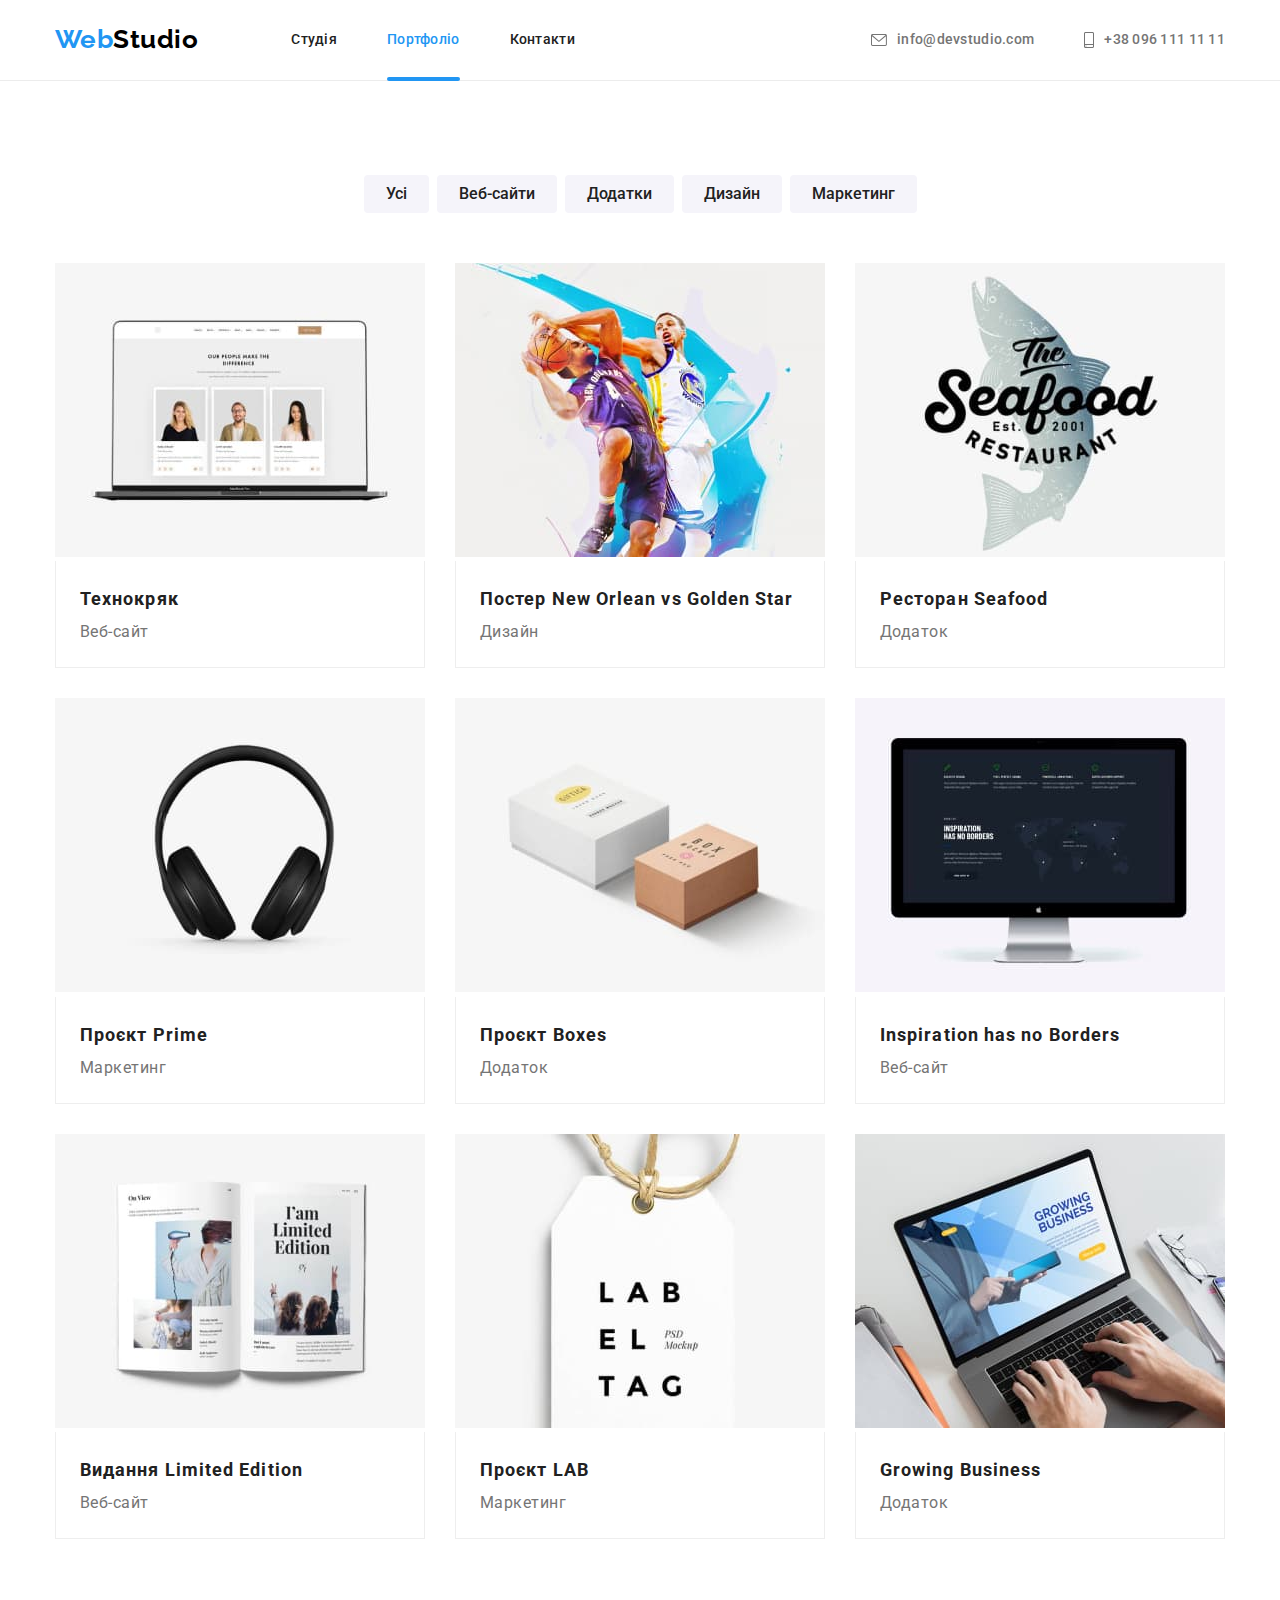
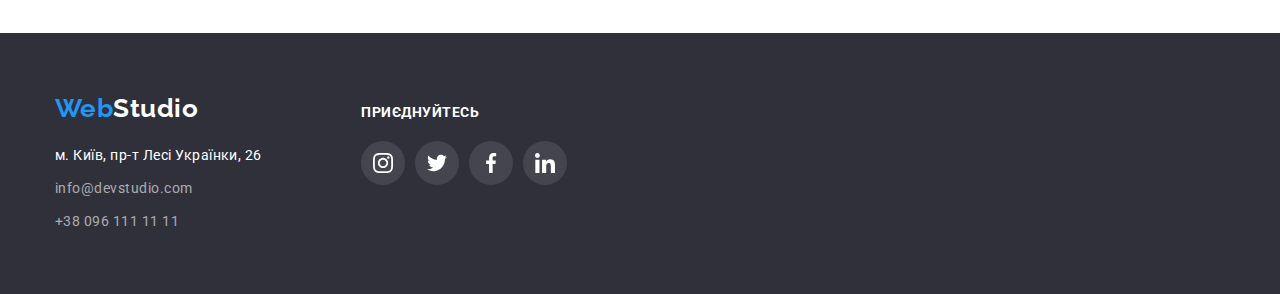
==== portfolio.html @ fdc32f1c "дз 6" ====
<!DOCTYPE html>
<html lang="en">

<head>
    <meta charset="UTF-8" />
    <meta http-equiv="X-UA-Compatible" content="IE=edge" />
    <meta name="viewport" content="width=device-width, initial-scale=1.0" />
    <link rel="stylesheet"
        href="https://fonts.googleapis.com/css2?family=Raleway:wght@700&family=Roboto:wght@400;500;700;900&display=swap" />
  
    <link rel="preconnect" href="https://fonts.googleapis.com" />
    <link rel="preconnect" href="https://fonts.gstatic.com" crossorigin />
    <link
        href="https://fonts.googleapis.com/css2?family=Raleway:wght@700&family=Roboto:wght@400;500;700;900&display=swap"
        rel="stylesheet" />
    <link rel="stylesheet"
        href="https://cdnjs.cloudflare.com/ajax/libs/modern-normalize/1.1.0/modern-normalize.min.css" />
    <link rel="stylesheet" href="./css/styles.css" />
    <title>Портфоліо</title>
</head>

<body>
<header class="header">
    <div class="container header-nav">
        <a href="./index.html" class="logo">Web<span class="studio">Studio</span>
        </a>
        <nav class="navigation list">
            <ul class="navi-list">
                <li>
                    <a href="./index.html" class="navi-link link">Студія</a>
                </li>
                <li>
                    <a href="./portfolio.html" class="navi-link link current">Портфоліо</a>
                </li>
                <li>
                    <a href="#" class="navi-link link">Контакти</a>
                </li>
            </ul>
        </nav>

        <ul class="connect-list">
            <li>
                <a href="mailto:info@devstudio.com" class="connect-link link">
                    <div class="header-contact">
                        <svg class="icon-contact" width="16" height="12">
                            <use href="./images/symbol-defs.svg#icon-envelope"></use>
                        </svg>
                        info@devstudio.com
                    </div>
                </a>
            </li>
            <li>
                <a href="tel:+380961111111" class="connect-link link">
                    <div class="header-contact">
                        <svg class="icon-contact" width="10" height="16">
                            <use href="./images/symbol-defs.svg#icon-smartphone"></use>
                        </svg>
                        +38 096 111 11 11
                </a>
    </div>
    </li>
    </ul>
    </div>
</header>
    <main>
        <section class="sort-section">
            <div class="container">
            <h1 class="main-portfolio">Навігація</h1>
            <ul class="list-button">
                <li><button type="button" class="button-link">Усі</button></li>
                <li><button type="button" class="button-link">Веб-сайти</button></li>
                <li><button type="button" class="button-link">Додатки</button></li>
                <li><button type="button" class="button-link">Дизайн</button></li>
                <li><button type="button" class="button-link">Маркетинг</button></li>
            </ul>
            <ul class="port-nav">
                <li>
                    <div class="overlay-thumb">
                    <img src="./images/picture1.jpg" alt="Веб-сайт" width="370" height="294">
                    <div class="overlay">
                        <p>Ресурс пропонує комплексні пропозиції з різним рівнем функціоналу та сервісів. Все це дозволить відвідувачу отримати
                        вичерпні відомості про компанію чи приватну особу.</p>
                    </div>
                    </div>
                    <div class="port-nav-sort">
                    <h2 class="sorting">Технокряк</h2>
                    <p class="sorting-name">Веб-сайт</p>
                    
                    </div>
                </li>
                <li>
                    <div class="overlay-thumb">
                        <img src="./images/picture2.jpg" alt="Постер New Orlean vs Golden Star" width="370" height="294">
                        <div class="overlay">
                            <p>Ресурс пропонує комплексні пропозиції з різним рівнем функціоналу та сервісів. Все це дозволить відвідувачу
                                отримати
                                вичерпні відомості про компанію чи приватну особу.</p>
                        </div>
                    </div>
                    <div class="port-nav-sort">
                    <h2 class="sorting">Постер New Orlean vs Golden Star</h2>
                    <p class="sorting-name">Дизайн</p>
                </li>
                <li>
                    <div class="overlay-thumb">
                        <img src="./images/picture3.jpg" alt="Ресторан Seafood" width="370" height="294">
                        <div class="overlay">
                            <p>Ресурс пропонує комплексні пропозиції з різним рівнем функціоналу та сервісів. Все це дозволить відвідувачу
                                отримати
                                вичерпні відомості про компанію чи приватну особу.</p>
                        </div>
                    </div>
                    
                    <div class="port-nav-sort">
                    <h2 class="sorting">Ресторан Seafood</h2>
                    <p class="sorting-name">Додаток</p>
                    </div>
                </li>
                <li>
                    <div class="overlay-thumb">
                        <img src="./images/picture4.jpg" alt="Навушники" width="370" height="294">
                        <div class="overlay">
                            <p>Ресурс пропонує комплексні пропозиції з різним рівнем функціоналу та сервісів. Все це дозволить відвідувачу
                                отримати
                                вичерпні відомості про компанію чи приватну особу.</p>
                        </div>
                    </div>
                   
                    <div class="port-nav-sort">
                    <h2 class="sorting">Проєкт Prime</h2>
                    <p class="sorting-name">Маркетинг</p>
                    </div>
                </li>
                <li>
                    <div class="overlay-thumb">
                        <img src="./images/picture5.jpg" alt="Коробки" width="370" height="294">
                        <div class="overlay">
                            <p>Ресурс пропонує комплексні пропозиції з різним рівнем функціоналу та сервісів. Все це дозволить відвідувачу
                                отримати
                                вичерпні відомості про компанію чи приватну особу.</p>
                        </div>
                    </div>
                    
                    <div class="port-nav-sort">
                    <h2 class="sorting">Проєкт Boxes</h2>
                    <p class="sorting-name">Додаток</p>
                    </div>
                </li>
                <li>
                    <div class="overlay-thumb">
                        <img src="./images/picture6.jpg" alt="Монитор єпл" width="370" height="294">
                        <div class="overlay">
                            <p>Ресурс пропонує комплексні пропозиції з різним рівнем функціоналу та сервісів. Все це дозволить відвідувачу
                                отримати
                                вичерпні відомості про компанію чи приватну особу.</p>
                        </div>
                    </div>
                    
                    <div class="port-nav-sort">
                    <h2 class="sorting">Inspiration has no Borders</h2>
                    <p class="sorting-name">Веб-сайт</p>
                    </div>
                </li>
                <li>
                    <div class="overlay-thumb">
                        <img src="./images/picture7.jpg" alt="Видання Limited Edition" width="370" height="294">
                        <div class="overlay">
                            <p>Ресурс пропонує комплексні пропозиції з різним рівнем функціоналу та сервісів. Все це дозволить відвідувачу
                                отримати
                                вичерпні відомості про компанію чи приватну особу.</p>
                        </div>
                    </div>
                   
                    <div class="port-nav-sort">
                    <h2 class="sorting">Видання Limited Edition</h2>
                    <p class="sorting-name">Веб-сайт</p>
                    </div>
                </li>
                <li>
                    <div class="overlay-thumb">
                        <img src="./images/picture8.jpg" alt="Проєкт LAB" width="370" height="294">
                        <div class="overlay">
                            <p>Ресурс пропонує комплексні пропозиції з різним рівнем функціоналу та сервісів. Все це дозволить відвідувачу
                                отримати
                                вичерпні відомості про компанію чи приватну особу.</p>
                        </div>
                    </div>
                    
                    <div class="port-nav-sort">
                    <h2 class="sorting">Проєкт LAB</h2>
                    <p class="sorting-name">Маркетинг</p>
                    </div>
                </li>
                <li>
                    <div class="overlay-thumb">
                        <img src="./images/picture9.jpg" alt="Ноутбук" width="370" height="294">
                        <div class="overlay">
                            <p>Ресурс пропонує комплексні пропозиції з різним рівнем функціоналу та сервісів. Все це дозволить відвідувачу
                                отримати
                                вичерпні відомості про компанію чи приватну особу.</p>
                        </div>
                    </div>
                    
                    <div class="port-nav-sort">
                    <h2 class="sorting">Growing Business</h2>
                    <p class="sorting-name">Додаток</p>
                    </div>
                </li>
            </ul>
            </div>
        </section>
    </main>
<footer class="footer">
    <div class="container footer-container">
        <div class="footer-contact">
        <a href="./index.html" class="logo">Web<span class="studio-footer">Studio</span>
        </a>
            <address class="address">
                <ul class="add-list">
                    <li>
                        <a href="https://goo.gl/maps/vjc5CqG4PHMDLZ576" class="address">м. Київ, пр-т Лесі Українки,
                            26</a>
                    </li>
                    <li>
                        <a href="mailto:info@devstudio.com" class="mail">info@devstudio.com</a>
                    </li>
                    <li>
                        <a href="tel:+380961111111" class="tel">+38 096 111 11 11</a>
                    </li>
                </ul>
            </address>
            </div>

            <div class="footer-messenger">
                <section class="footer-social">
                    <h2 class="footer-client-list">приєднуйтесь</h2>
                    <ul class="footer-social-list">
                        <li class="footer-social-link-item">
                            <a class="footer-social-list-item" href="#">
                                <svg class="footer-social-logo" width="20px" height="20px">
                                    <use href="./images/symbol-defs.svg#icon-instagram"></use>
                                </svg>
                            </a>
                        </li>
                        <li class="footer-social-link-item">
                            <a class="footer-social-list-item" href="#">
                                <svg class="footer-social-logo" width="20px" height="20px">
                                    <use href="./images/symbol-defs.svg#icon-twitter"></use>
                                </svg>
                            </a>
                        </li>
                        <li class="footer-social-link-item">
                            <a class="footer-social-list-item" href="#">
                                <svg class="footer-social-logo" width="20px" height="20px">
                                    <use href="./images/symbol-defs.svg#icon-facebook"></use>
                                </svg>
                            </a>
                        </li>
                        <li class="footer-social-link-item">
                            <a class="footer-social-list-item" href="#">
                                <svg class="footer-social-logo" width="20px" height="20px">
                                    <use href="./images/symbol-defs.svg#icon-linkedin"></use>
                                </svg>
                            </a>
                        </li>
                    </ul>
                </section>
            </div>
    </div>
</footer>

</body>
</html>
---- css/styles.css ----
*,
::before,
::after {
  box-sizing: border-box;
}

:root {
  --background-color: #f5f5f5;
  --first-color: #212121;
  --secondary-color: #757575;
  --third-color: #2196f3;
  --fourth-color: #000000;
  --background-secondary-color: #f5f4fa;
  --background-footer-color: #2f303a;
  --main-color: #ffffff;
  --footer-mail-tel-color: rgba(255, 255, 255, 0.6);
  --port-border-color: #eeeeee;
  --social-color: #afb1b8;
  --social-link-beck: rgba(255, 255, 255, 0.1);
  --overlay-color: rgba(33, 150, 243, 0.9);
}
body {
  background-color: var(--main-color);
  font-family: Roboto, sans-serif;
  letter-spacing: 0.03em;
}
h1,
h2,
h3,
h4,
p {
  margin: 0;
  padding: 0;
}

a {
  text-decoration: none;
}
.container {
  margin: 0 auto;
  width: 1200px;
  padding-left: 15px;
  padding-right: 15px;
}

.header {
  border-bottom: 1px solid #ececec;
}

.header-nav {
  display: flex;
  align-items: center;
  /* border-bottom: 1px solid #ECECEC; */
}

.logo,
.studio {
  text-decoration: none;
  /* padding-top: 24px; */
}

.navi-list,
.connect-list,
.benefits-section,
.port-link,
.team-list,
.add-list,
.list-button,
.port-nav {
  list-style: none;
  margin: 0px;
  padding: 0px;
  text-decoration: none;
}

.navi-link:hover,
.navi-link:focus,
.connect-link:hover,
.connect-link:focus {
  color: var(--third-color);
}

.logo {
  color: var(--third-color);
  margin-right: 93px;
  font-family: Raleway, sans-serif;
  font-weight: 700;
  font-size: 26px;
  line-height: 1.2;
}
.studio {
  color: var(--fourth-color);
  font-family: Raleway, sans-serif;
  font-weight: 700;
  font-size: 26px;
  line-height: 1.2;
}
.navi-list {
  display: flex;
  color: var(--first-color);
  font-weight: 500;
  font-size: 14px;
  line-height: 1.14;
  letter-spacing: 0.02em;
}

.connect-link {
  display: flex;
  color: var(--secondary-color);
  transition: color 250ms cubic-bezier(0.4, 0, 0.2, 1);
}

.navi-link {
  position: relative;
  display: flex;
  padding-top: 32px;
  padding-bottom: 32px;
  color: var(--first-color);

  transition: color 250ms cubic-bezier(0.4, 0, 0.2, 1);
}
.navi-list li {
  margin-right: 50px;
}
.navi-list li:last-child {
  margin-right: 0;
}

.link.current {
  color: var(--third-color);
}

.current::after {
  position: absolute;
  content: "";
  display: block;
  width: 100%;
  height: 4px;
  background-color: var(--third-color);
  bottom: -1px;
  left: 0px;
  border-radius: 2px;
  opacity: 1;

  transition: opacity 250ms cubic-bezier(0.4, 0, 0.2, 1);
}

.connect-list {
  display: flex;
  margin-left: auto;
  align-items: center;

  color: var(--secondary-color);
  font-weight: 500;
  font-size: 14px;
  line-height: 1.14;
  letter-spacing: 0.02em;
}

.connect-list li {
  margin-left: 50px;
}
.connect-list li:first-child {
  margin-left: 0;
}

.header-contact {
  display: flex;
  align-items: center;
  fill: var(--secondary-color);
}
.header-contact:hover,
.header-contact:focus {
  fill: var(--third-color);
}
.icon-contact {
  margin-right: 10px;
  transition: fill 250ms cubic-bezier(0.4, 0, 0.2, 1);
}

.hero {
  background-color: var(--background-footer-color);
  background-image: linear-gradient(
      to right,
      rgba(47, 48, 58, 0.4),
      rgba(47, 48, 58, 0.4)
    ),
    url(../images/hero.jpg);
  height: 600px;
  max-width: 1600px;
  margin: auto;
  background-position: center;
  background-size: cover;
  background-repeat: no-repeat;
  text-align: center;
  padding-top: 200px;
  padding-bottom: 200px;
}

.hero-title {
  color: var(--main-color);
  margin-top: auto;
  margin-bottom: auto;
  font-weight: 900;
  font-size: 44px;
  line-height: 1.4;
  text-align: center;
  letter-spacing: 0.06em;
  text-transform: uppercase;
  width: 696px;
  margin-left: auto;
  margin-right: auto;
}
.button-studio {
  cursor: pointer;
  background-color: var(--third-color);
  color: var(--main-color);
  font-weight: 700;
  font-size: 16px;
  line-height: 1.88;
  text-align: center;
  letter-spacing: 0.06em;
  padding: 10px 32px;
  margin-top: 30px;
  box-shadow: 0px 4px 4px rgba(0, 0, 0, 0.15);
  border-radius: 4px;
  border: none;
}

.backdrop {
  position: fixed;
  height: 100%;
  width: 100%;
  top: 0;
  left: 0;
  background-color: rgba(0, 0, 0, 0.1);
  opacity: 1;
  transition: opacity 250ms cubic-bezier(0.4, 0, 0.2, 1);
}

.backdrop.is-hidden {
  opacity: 0;
  pointer-events: none;
}
.modal {
  position: absolute;
  min-height: 581px;
  min-width: 528px;
  background-color: var(--main-color);
  border-radius: 4px;
  top: 50%;
  left: 50%;
  box-shadow: 0px 1px 3px rgb(0 0 0 / 12%), 0px 1px 1px rgb(0 0 0 / 14%),
    0px 2px 1px rgb(0 0 0 / 20%);

  transform: translate(-50%, -50%) scale(1);

  transition: transform 250ms cubic-bezier(0.4, 0, 0.2, 1);
}

.modal-close {
  position: absolute;
  top: 8px;
  right: 8px;
  border: 1px solid rgba(0, 0, 0, 0.1);
  background-color: var(--main-color);
  width: 30px;
  height: 30px;
  border-radius: 50%;
  cursor: pointer;
  fill: var(--fourth-color);

  transition: fill 250ms cubic-bezier(0.4, 0, 0.2, 1);
}

.modal-close:hover,
.modal-close:focus {
  fill: var(--third-color);
}

.benefits-icon {
  display: flex;
  background-color: var(--background-secondary-color);
  border-radius: 4px;
  justify-content: center;
  padding-top: 25px;
  padding-bottom: 25px;
  margin-bottom: 30px;
  height: 120px;
  width: 270px;
  align-items: center;
}

.b-i {
  background-position: center;
  background-size: cover;
  background-repeat: no-repeat;
}

.caption {
  position: relative;
  height: 294px;
}

.caption-title {
  display: flex;
  width: 100%;
  padding: 27px 0px;
  color: var(--main-color);
  background-color: rgba(47, 48, 58, 0.8);
  font-weight: 700;
  font-size: 14px;
  line-height: 1.142;
  text-transform: uppercase;
  text-align: center;
  justify-content: center;

  position: absolute;

  bottom: 0;
}

.sort-section {
  padding-top: 94px;
  padding-bottom: 94px;
  /* border-top: 1px solid #ececec; */
}

.list-button {
  display: flex;
  justify-content: center;
  margin-bottom: 50px;
}

.list-button li {
  margin-right: 8px;
}
.list-button li:last-child {
  margin-right: 0px;
}

.port-nav {
  display: flex;
  flex-wrap: wrap;
}

.port-nav li {
  flex-basis: calc((100% - 60px) / 3);
}

.port-nav li {
  width: 370px;
  display: flex;
  flex-direction: column;
  margin-right: 30px;
  margin-bottom: 30px;
  transition: box-shadow 250ms cubic-bezier(0.4, 0, 0.2, 1);
}

.port-nav li:hover,
.port-nav li:focus {
  box-shadow: 0px 1px 1px rgba(0, 0, 0, 0.12), 0px 4px 4px rgba(0, 0, 0, 0.06),
    1px 4px 6px rgba(0, 0, 0, 0.16);
}
.port-nav li:nth-child(3n + 3) {
  margin-right: 0px;
}

.port-nav li:nth-last-child(-n + 3) {
  margin-bottom: 0px;
}
.overlay-thumb {
  position: relative;
  overflow: hidden;
}
.overlay {
  display: flex;
  position: absolute;
  top: 0;
  left: 0;
  width: 100%;
  height: 100%;
  background-color: var(--overlay-color);
  color: var(--main-color);
  padding: 0px 24px;
  font-weight: 400;
  font-size: 18px;
  line-height: 1.555;
  text-align: center;
  justify-content: center;
  align-items: center;

  transform: translateY(101%);

  transition: transform 250ms cubic-bezier(0.4, 0, 0.2, 1);
}

.port-nav li:hover .overlay {
  transform: translateY(0);
}

.port-nav-sort {
  padding-top: 20px;
  padding-bottom: 20px;
  padding-left: 24px;
  padding-right: 24px;
  border-left: 1px solid var(--port-border-color);
  border-right: 1px solid var(--port-border-color);
  border-bottom: 1px solid var(--port-border-color);
}
.button-link {
  font-family: inherit;
  cursor: pointer;
  background-color: var(--background-secondary-color);
  color: var(--first-color);
  font-weight: 500;
  font-size: 16px;
  line-height: 1.62;
  text-align: center;

  border-radius: 4px;
  padding-top: 6px;
  padding-bottom: 6px;
  padding-left: 22px;
  padding-right: 22px;
  border: 0px;
  transition: color 250ms cubic-bezier(0.4, 0, 0.2, 1),
    background-color 250ms cubic-bezier(0.4, 0, 0.2, 1),
    box-shadow 250ms cubic-bezier(0.4, 0, 0.2, 1);
}

.button-link:hover,
.button-link:focus {
  cursor: pointer;
  background-color: var(--third-color);
  color: var(--main-color);
  font-weight: 500;
  font-size: 16px;
  line-height: 1.62;
  text-align: center;
  box-shadow: 0px 3px 1px rgba(0, 0, 0, 0.1),
    0px 1px 2px rgba(0, 0, 0, 0.08),
    0px 2px 2px rgba(0, 0, 0, 0.12);
  float: left;
}

.section {
  padding-top: 94px;
  padding-bottom: 94px;
}

.benefits-section {
  display: flex;
  gap: 30px;
}
.benefits-section {
  flex-basis: ((100%-90px) / 4);
}

.feature-title {
  font-size: 0;
}
.benefits-title {
  margin-top: 0;
  margin-bottom: 10px;
  color: var(--first-color);
  font-weight: 700;
  font-size: 14px;
  line-height: 1.14;
  text-transform: uppercase;
}
.benefits-text {
  margin-top: 0;
  margin-bottom: 0;
  color: var(--secondary-color);
  font-weight: 400;
  font-size: 14px;
  line-height: 1.71;
}

.portfolio {
  padding-bottom: 94px;
}

.portf-title {
  color: var(--first-color);
  font-weight: 700;
  font-size: 36px;
  line-height: 1.17;
  text-align: center;
}

.port-link {
  display: flex;
  margin-top: 50px;
  justify-content: center;
}
.port-link li {
  margin-right: 30px;
}
.port-link li:last-child {
  margin-right: 0px;
}

.team {
  background-color: var(--background-secondary-color);
  padding-top: 94px;
  padding-bottom: 94px;
}
.team-list {
  display: flex;
  margin-top: 50px;
  justify-content: center;
}
.team-list li {
  margin-right: 30px;
  display: flex;
}
.team-list li:last-child {
  margin-right: 0px;
}
.team-item {
  margin-right: 0px;
  background: var(--main-color);
  box-shadow: 0px 1px 3px rgba(0, 0, 0, 0.12), 0px 1px 1px rgba(0, 0, 0, 0.14),
    0px 2px 1px rgba(0, 0, 0, 0.2);
  border-radius: 0px 0px 4px 4px;
}

.social {
  display: flex;
  padding-bottom: 30px;
  justify-content: center;
}

.messengers {
  display: flex;
  padding: 0px;
  justify-content: center;
  align-items: center;
}
.messengers li {
  margin-right: 10px;
}

.social-link {
  display: flex;
  justify-content: center;
  align-items: center;
  fill: var(--social-color);
  width: 44px;
  height: 44px;
  border-radius: 50%;

  transition: fill 250ms cubic-bezier(0.4, 0, 0.2, 1),
    background-color 250ms cubic-bezier(0.4, 0, 0.2, 1);
}

.social-link-list {
  display: flex;
}

.social-link:hover,
.social-link:focus {
  background-color: var(--third-color);
  fill: var(--main-color);
}

.our-team {
  color: var(--first-color);
  font-weight: 700;
  font-size: 36px;
  line-height: 1.17;
  text-align: center;
}
.team-list-name {
  margin-top: 30px;
  color: var(--first-color);
  font-weight: 500;
  font-size: 16px;
  line-height: 1.19;
  text-align: center;
}
.team-list-title {
  margin-top: 10px;
  margin-bottom: 16px;
  color: var(--secondary-color);
  font-weight: 400;
  font-size: 16px;
  line-height: 1.19;
  text-align: center;
}

.section {
}

.client {
  padding-bottom: 0;
}

.container {
}

.client-list {
  color: var(--first-color);
  font-weight: 700;
  font-size: 36px;
  line-height: 1.17;
  text-align: center;
}

.client-link {
  display: flex;
  padding: 0;
  justify-content: center;
  margin-top: 50px;
  margin-bottom: 92px;
}

.client-link li {
  margin-right: 30px;
}
.client-link li:last-child {
  margin-right: 0;
}
.client-link-item {
  list-style: none;
}

.client-list-item {
  display: flex;
  width: 170px;
  height: 92px;
  border: 1px solid #afb1b8;
  border-radius: 4px;
  justify-content: center;
  align-items: center;
  fill: var(--social-color);

  transition: border 250ms cubic-bezier(0.4, 0, 0.2, 1),
    fill 250ms cubic-bezier(0.4, 0, 0.2, 1);
}

.client-list-item:hover,
.client-list-item:focus {
  fill: var(--third-color);
  border: 1px solid #2196f3;
}

.client-logo {
  width: 106px;
  height: 60px;
}

.footer {
  background-color: var(--background-footer-color);
  padding-top: 60px;
  padding-bottom: 60px;
  display: flex;
}



.add-list {
  margin-top: 20px;
}
.add-list li {
  margin-bottom: 9px;
}
.add-list li:last-child {
  margin-bottom: 0;
}

.studio-footer {
  color: var(--main-color);
  font-family: Raleway, sans-serif;
  font-style: normal;
  font-weight: 700;
  font-size: 26px;
  line-height: 1.2;
}
.address {
  color: var(--main-color);
  font-style: normal;
  font-weight: 400;
  font-size: 14px;
  line-height: 1.71;
}

.address > .add-list {
  margin-top: 20px;
}
.address,
.mail,
.tel {
  text-decoration: none;

  transition: color 250ms cubic-bezier(0.4, 0, 0.2, 1);
}
.mail,
.tel {
  color: var(--footer-mail-tel-color);
  font-style: normal;
  font-weight: 400;
  font-size: 14px;
  line-height: 1.71;
}
.address:hover,
.address:focus,
.mail:hover,
.maol:focus,
.tel:hover,
.tel:focus {
  color: var(--third-color);
}

.footer-messenger {
  display: flex;
  margin-left: 70px;
}
.footer-social {
  /* display: block; */
  text-align: center;
  align-items: center;
}
.footer-container {
  display: flex;
  align-items: baseline;
}

.footer-client-list {
  color: var(--main-color);
  font-family: Roboto, sans-serif;
  font-weight: 700;
  font-size: 14px;
  line-height: 1.14;
  text-align: left;
  font-style: normal;
  text-transform: uppercase;
  margin-bottom: 20px;
}

.footer-social-list {
  list-style-type: none;
  display: flex;
  justify-content: center;
  align-items: center;
  margin: 0;
  padding: 0;
}

.footer-social-link-item {
  /* width: 44px;
  height: 44px;
  border-radius: 50%;
  background-color: #fff; */
  margin-right: 10px;
}

.footer-social-list-item {
  display: flex;
  width: 44px;
  height: 44px;
  border-radius: 50%;
  background-color: var(--social-link-beck);
  fill: var(--main-color);
  justify-content: center;
  align-items: center;

  transition: background-color 250ms cubic-bezier(0.4, 0, 0.2, 1);
}
.footer-social-list-item:hover,
.footer-social-list-item:focus {
  background-color: var(--third-color);
}

.footer-social-logo {
  display: flex;
}

.main-portfolio {
  font-size: 0;
}

.sorting {
  color: var(--first-color);
  font-weight: 700;
  font-size: 18px;
  line-height: 2;
  letter-spacing: 0.06em;
}

.sorting-name {
  color: var(--secondary-color);
  font-weight: 400;
  font-size: 16px;
  line-height: 1.88;
}
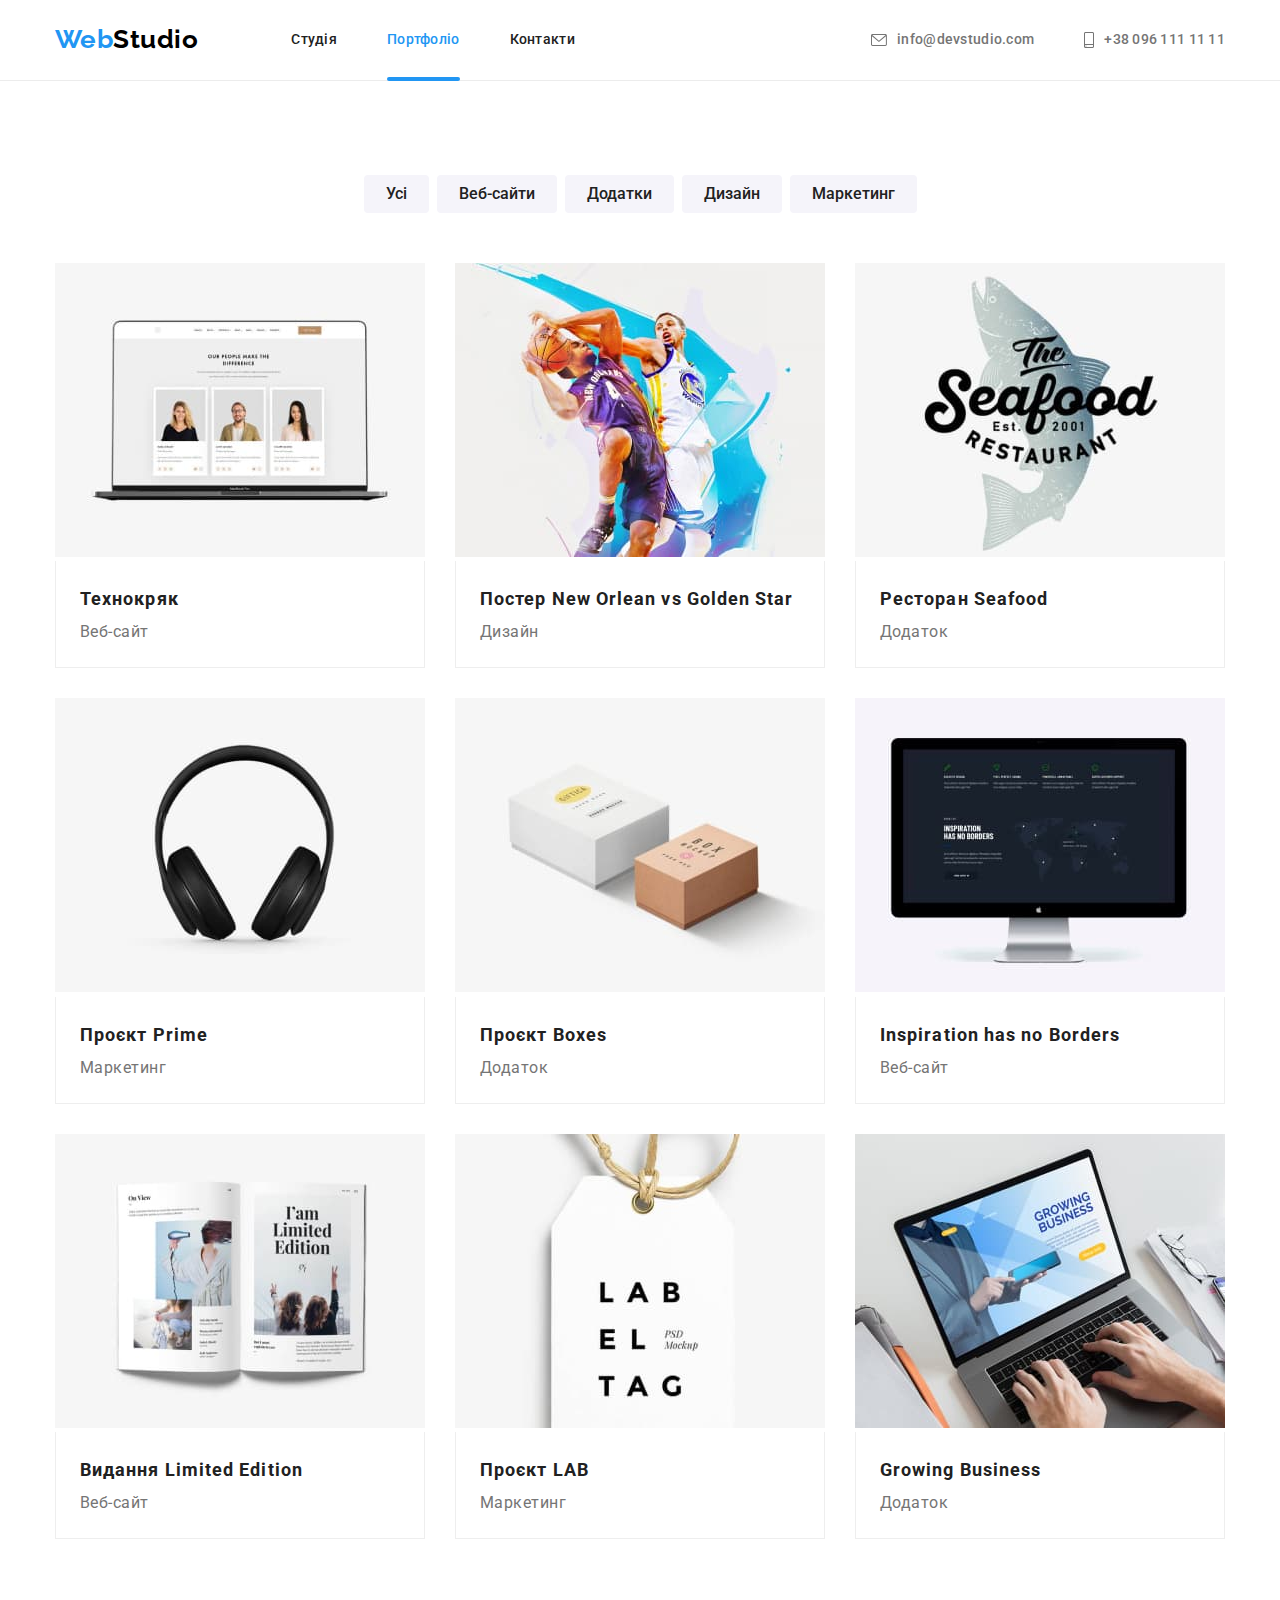
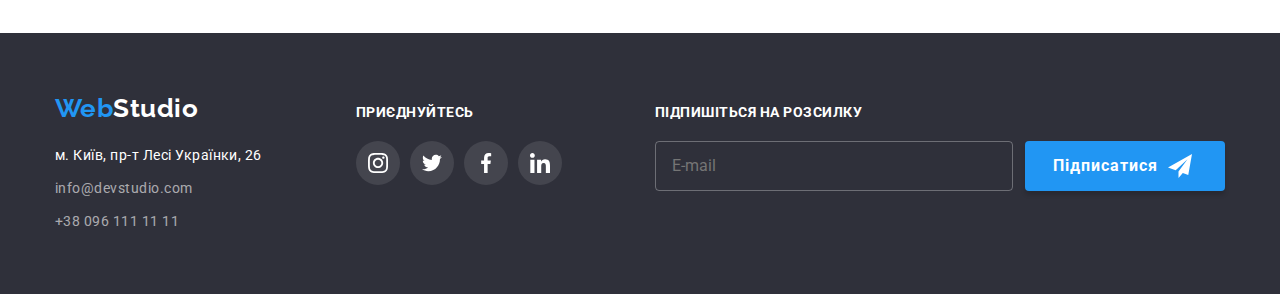
==== commit 757528bf: "4" ====
--- a/portfolio.html
+++ b/portfolio.html
@@ -213,8 +213,8 @@
 <footer class="footer">
     <div class="container footer-container">
         <div class="footer-contact">
-        <a href="./index.html" class="logo">Web<span class="studio-footer">Studio</span>
-        </a>
+            <a href="./index.html" class="logo">Web<span class="studio-footer">Studio</span>
+            </a>
             <address class="address">
                 <ul class="add-list">
                     <li>
@@ -229,43 +229,59 @@
                     </li>
                 </ul>
             </address>
-            </div>
-
-            <div class="footer-messenger">
-                <section class="footer-social">
-                    <h2 class="footer-client-list">приєднуйтесь</h2>
-                    <ul class="footer-social-list">
-                        <li class="footer-social-link-item">
-                            <a class="footer-social-list-item" href="#">
-                                <svg class="footer-social-logo" width="20px" height="20px">
-                                    <use href="./images/symbol-defs.svg#icon-instagram"></use>
-                                </svg>
-                            </a>
-                        </li>
-                        <li class="footer-social-link-item">
-                            <a class="footer-social-list-item" href="#">
-                                <svg class="footer-social-logo" width="20px" height="20px">
-                                    <use href="./images/symbol-defs.svg#icon-twitter"></use>
-                                </svg>
-                            </a>
-                        </li>
-                        <li class="footer-social-link-item">
-                            <a class="footer-social-list-item" href="#">
-                                <svg class="footer-social-logo" width="20px" height="20px">
-                                    <use href="./images/symbol-defs.svg#icon-facebook"></use>
-                                </svg>
-                            </a>
-                        </li>
-                        <li class="footer-social-link-item">
-                            <a class="footer-social-list-item" href="#">
-                                <svg class="footer-social-logo" width="20px" height="20px">
-                                    <use href="./images/symbol-defs.svg#icon-linkedin"></use>
-                                </svg>
-                            </a>
-                        </li>
-                    </ul>
-                </section>
-            </div>
+        </div>
+
+        <div class="footer-messenger">
+            <section class="footer-social">
+                <h2 class="footer-client-list">приєднуйтесь</h2>
+                <ul class="footer-social-list">
+                    <li class="footer-social-link-item">
+                        <a class="footer-social-list-item" href="#">
+                            <svg class="footer-social-logo" width="20px" height="20px">
+                                <use href="./images/symbol-defs.svg#icon-instagram"></use>
+                            </svg>
+                        </a>
+                    </li>
+                    <li class="footer-social-link-item">
+                        <a class="footer-social-list-item" href="#">
+                            <svg class="footer-social-logo" width="20px" height="20px">
+                                <use href="./images/symbol-defs.svg#icon-twitter"></use>
+                            </svg>
+                        </a>
+                    </li>
+                    <li class="footer-social-link-item">
+                        <a class="footer-social-list-item" href="#">
+                            <svg class="footer-social-logo" width="20px" height="20px">
+                                <use href="./images/symbol-defs.svg#icon-facebook"></use>
+                            </svg>
+                        </a>
+                    </li>
+                    <li class="footer-social-link-item">
+                        <a class="footer-social-list-item" href="#">
+                            <svg class="footer-social-logo" width="20px" height="20px">
+                                <use href="./images/symbol-defs.svg#icon-linkedin"></use>
+                            </svg>
+                        </a>
+                    </li>
+                </ul>
+            </section>
+        </div>
+        <div class="subscribe">
+            <section>
+                <h2 class="footer-client-list">Підпишіться на розсилку</h2>
+                <form class="subscribe-form">
+                    <label class="subscribe-label">
+                        <input type="mail" name="mail" placeholder="E-mail" class="subscribe-input">
+                    </label>
+                    <button type="submit" class="button-subscribe">Підписатися
+                        <svg class="icon-subscribe" width="24px" height="24px">
+                            <use href="./images/symbol-defs.svg#icon-telegramm"></use>
+                        </svg>
+                    </button>
+                </form>
+
+            </section>
+        </div>
     </div>
 </footer>
 
--- a/css/styles.css
+++ b/css/styles.css
@@ -278,6 +278,58 @@
   fill: var(--third-color);
 }
 
+.modal-window {
+  padding: 40px;
+  margin-bottom: 12px;
+}
+.modal-title {
+    font-weight: 700;
+    font-size: 20px;
+    line-height: 1.15;
+    text-align: center;
+   color: var(--first-color);
+}
+.modal-form {
+
+}
+
+.modal-label {
+
+}
+
+.modal-user-name {
+  display: block;
+font-weight: 400;
+  font-size: 12px;
+  line-height: 1.166;
+  color: var(--secondary-color);
+  margin-bottom: 4px;
+}
+
+.modal-input {
+ height: 40px;
+ width: 100%;
+ outline: 0;
+ border: 1px solid rgba(33, 33, 33, 0.2);
+ border-radius: 4px;
+ transition: border 250ms cubic-bezier(0.4, 0, 0.2, 1);
+}
+.modal-input:hover, .modal-input:focus {
+  border-color: var(--third-color);
+}
+
+.modal-icon-svg {
+position: relative;
+}
+
+.modal-icon {
+position: absolute;
+  top: 50%;
+  left: 12px;
+  transform: translateY(-50%);
+}
+
+
 .benefits-icon {
   display: flex;
   background-color: var(--background-secondary-color);
@@ -713,6 +765,9 @@
 .tel:focus {
   color: var(--third-color);
 }
+.footer-contact {
+  width: 231px;
+}
 
 .footer-messenger {
   display: flex;
@@ -750,11 +805,10 @@
 }
 
 .footer-social-link-item {
-  /* width: 44px;
-  height: 44px;
-  border-radius: 50%;
-  background-color: #fff; */
   margin-right: 10px;
+}
+.footer-social-link-item:last-child {
+  margin-right: 0;
 }
 
 .footer-social-list-item {
@@ -796,3 +850,61 @@
   font-size: 16px;
   line-height: 1.88;
 }
+.subscribe {
+  margin: 0;
+  margin-left: 93px;
+}
+
+.subscribe-form {
+  display: flex;
+}
+.subscribe-label {
+  margin-right: 12px;
+  display: flex;
+}
+.subscribe-label::placeholder {
+  color: var(--footer-mail-tel-color);
+}
+.subscribe-input {
+  display: flex;
+  outline: 0;
+  background-color: transparent;
+  color: var(--main-color);
+  border: 1px solid rgba(255, 255, 255, 0.3);
+  border-radius: 4px;
+  width: 358px;
+  padding: 0px 16px;
+  font-style: normal;
+  font-weight: 400;
+  font-size: 16px;
+  line-height: 1.25;
+  transition: border 250ms cubic-bezier(0.4, 0, 0.2, 1);
+}
+.subscribe-input:focus, .subscribe-input:hover {
+  border-color: #2196f3;
+}
+
+.button-subscribe {
+  min-width: 200px;
+  border: 0px;
+  border-radius: 4px;
+  background-color: var(--third-color);
+  color: var(--main-color);
+  padding: 10px 28px;
+  font-style: normal;
+  font-weight: 700;
+  font-size: 16px;
+  line-height: 1.875;
+  letter-spacing: 0.06em;
+  cursor: pointer;
+  border: 0;
+  text-align: center;
+  box-shadow: 0px 4px 4px rgba(0, 0, 0, 0.15);
+display: flex;
+align-items: center;
+  
+}
+.icon-subscribe {
+  margin-left: 10px;
+  fill: var(--main-color);
+}